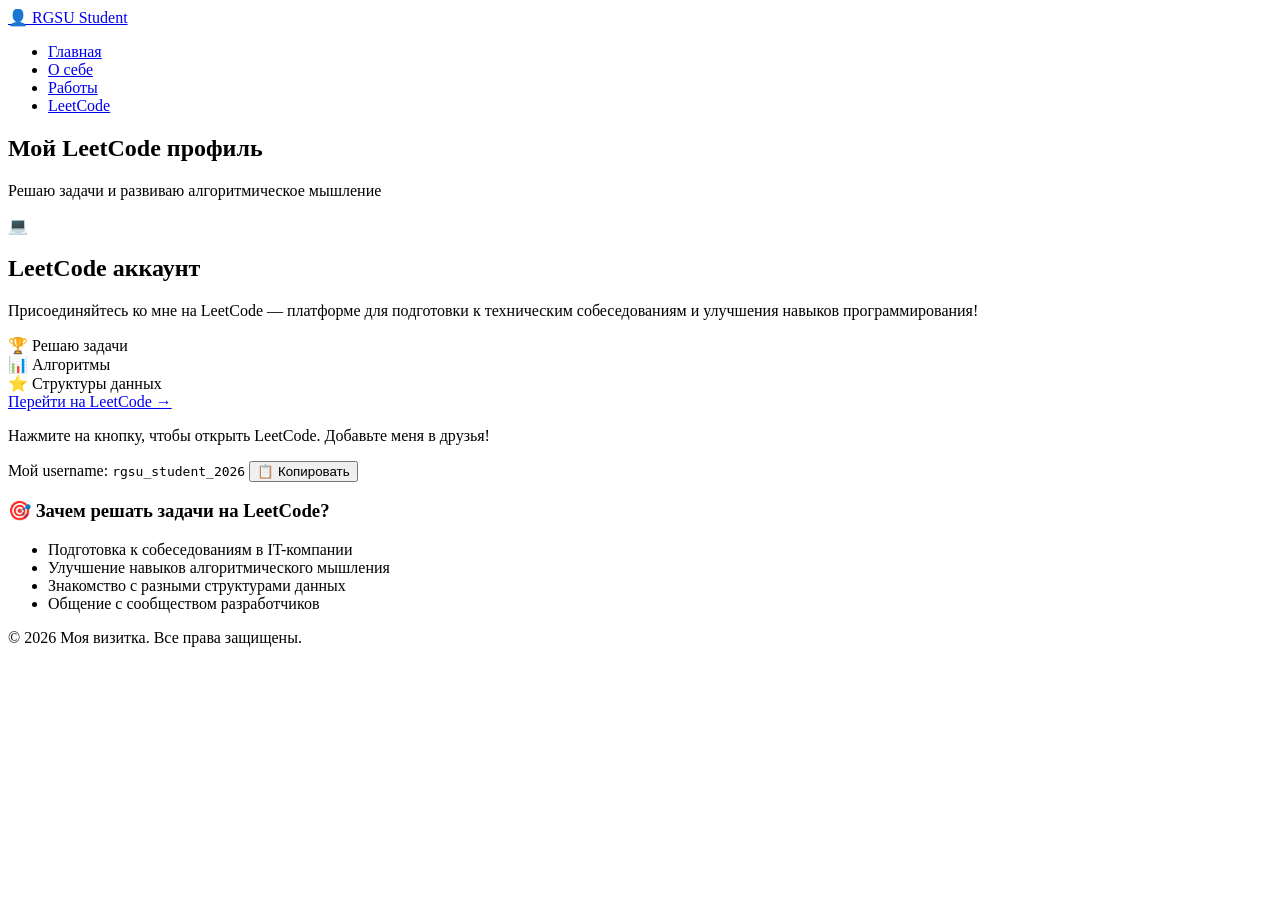
==== leetcode.html @ 54b1a32c "Create leetcode.html" ====
<!DOCTYPE html>
<html lang="ru">
<head>
    <meta charset="UTF-8">
    <meta name="viewport" content="width=device-width, initial-scale=1.0">
    <title>LeetCode профиль - Моя визитка</title>
    <link rel="stylesheet" href="styles.css">
</head>
<body>
    <nav class="navbar">
        <div class="nav-container">
            <a href="index.html" class="logo">👤 RGSU Student</a>
            <ul class="nav-menu">
                <li><a href="index.html">Главная</a></li>
                <li><a href="about.html">О себе</a></li>
                <li><a href="portfolio.html">Работы</a></li>
                <li><a href="leetcode.html" class="active">LeetCode</a></li>
            </ul>
        </div>
    </nav>

    <main>
        <section class="page-header">
            <h1>Мой LeetCode профиль</h1>
            <p>Решаю задачи и развиваю алгоритмическое мышление</p>
        </section>

        <section class="leetcode-section">
            <div class="leetcode-card">
                <div class="leetcode-icon">💻</div>
                <h2>LeetCode аккаунт</h2>
                <p>Присоединяйтесь ко мне на LeetCode — платформе для подготовки к техническим собеседованиям и улучшения навыков программирования!</p>
                
                <div class="leetcode-stats">
                    <div class="stat">
                        <span class="stat-value">🏆</span>
                        <span class="stat-label">Решаю задачи</span>
                    </div>
                    <div class="stat">
                        <span class="stat-value">📊</span>
                        <span class="stat-label">Алгоритмы</span>
                    </div>
                    <div class="stat">
                        <span class="stat-value">⭐</span>
                        <span class="stat-label">Структуры данных</span>
                    </div>
                </div>

                <a href="https://leetcode.com/u/ak1nec/" target="_blank" class="btn btn-leetcode">
                    Перейти на LeetCode →
                </a>
                <p class="note">Нажмите на кнопку, чтобы открыть LeetCode. Добавьте меня в друзья!</p>
                
                <div class="leetcode-username">
                    <span>Мой username: </span>
                    <code>rgsu_student_2026</code>
                    <button class="copy-btn" onclick="copyUsername()">📋 Копировать</button>
                </div>
            </div>

            <div class="leetcode-tips">
                <h3>🎯 Зачем решать задачи на LeetCode?</h3>
                <ul>
                    <li>Подготовка к собеседованиям в IT-компании</li>
                    <li>Улучшение навыков алгоритмического мышления</li>
                    <li>Знакомство с разными структурами данных</li>
                    <li>Общение с сообществом разработчиков</li>
                </ul>
            </div>
        </section>
    </main>

    <footer>
        <p>&copy; 2026 Моя визитка. Все права защищены.</p>
    </footer>

    <script>
        function copyUsername() {
            navigator.clipboard.writeText('rgsu_student_2026');
            alert('Username скопирован!');
        }
    </script>
</body>
</html>
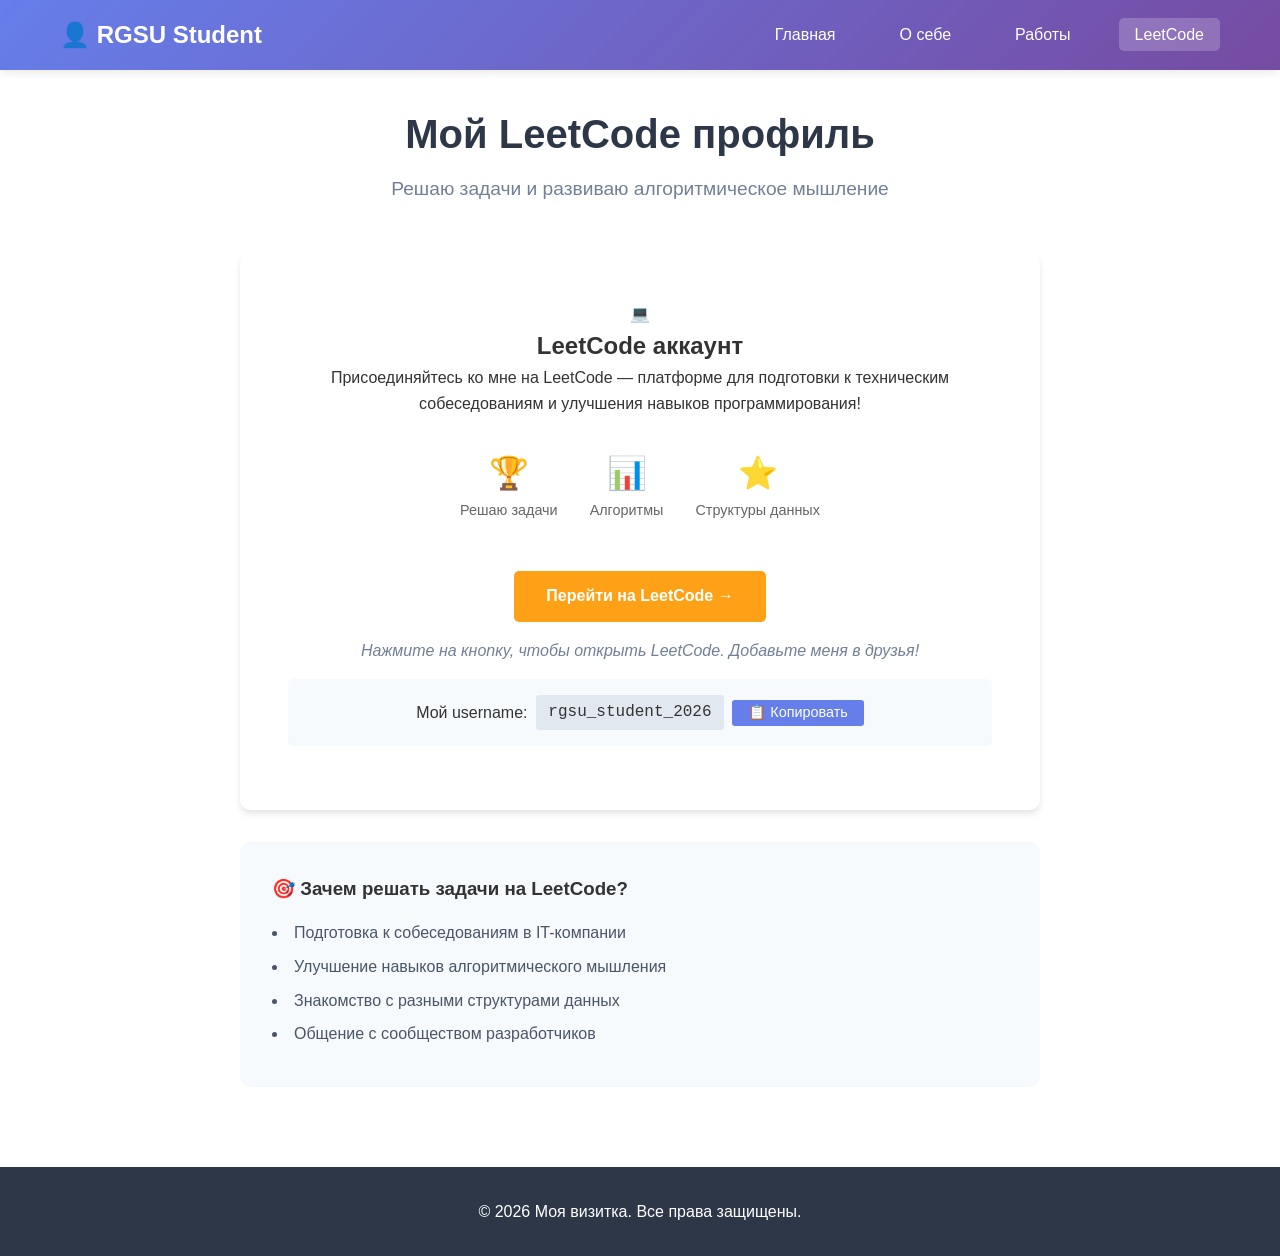
==== commit acc88dbb: "Update leetcode.html" ====
--- a/leetcode.html
+++ b/leetcode.html
@@ -1,4 +1,3 @@
-<!DOCTYPE html>
 <html lang="ru">
 <head>
     <meta charset="UTF-8">
--- a/styles.css
+++ b/styles.css
@@ -0,0 +1,1204 @@
+* {
+    margin: 0;
+    padding: 0;
+    box-sizing: border-box;
+}
+
+body {
+    font-family: -apple-system, BlinkMacSystemFont, 'Segoe UI', Roboto, Oxygen, Ubuntu, Cantarell, sans-serif;
+    line-height: 1.6;
+    color: #333;
+    min-height: 100vh;
+    display: flex;
+    flex-direction: column;
+}
+
+/* Навигация */
+.navbar {
+    background: linear-gradient(135deg, #667eea 0%, #764ba2 100%);
+    padding: 1rem 0;
+    box-shadow: 0 2px 10px rgba(0,0,0,0.1);
+    position: sticky;
+    top: 0;
+    z-index: 1000;
+}
+
+.nav-container {
+    max-width: 1200px;
+    margin: 0 auto;
+    padding: 0 20px;
+    display: flex;
+    justify-content: space-between;
+    align-items: center;
+}
+
+.logo {
+    color: white;
+    font-size: 1.5rem;
+    text-decoration: none;
+    font-weight: bold;
+}
+
+.nav-menu {
+    display: flex;
+    list-style: none;
+    gap: 2rem;
+}
+
+.nav-menu a {
+    color: white;
+    text-decoration: none;
+    padding: 0.5rem 1rem;
+    border-radius: 5px;
+    transition: background 0.3s;
+}
+
+.nav-menu a:hover,
+.nav-menu a.active {
+    background: rgba(255,255,255,0.2);
+}
+
+/* Главный контент */
+main {
+    flex: 1;
+    max-width: 1200px;
+    margin: 0 auto;
+    padding: 2rem 20px;
+    width: 100%;
+}
+
+/* ========== СТИЛИ ДЛЯ ПОГОДЫ ========== */
+.weather-section {
+    margin-bottom: 2rem;
+    animation: slideDown 0.5s ease;
+}
+
+@keyframes slideDown {
+    from {
+        opacity: 0;
+        transform: translateY(-20px);
+    }
+    to {
+        opacity: 1;
+        transform: translateY(0);
+    }
+}
+
+.weather-container {
+    max-width: 100%;
+    margin: 0 auto;
+}
+
+.weather-card {
+    background: linear-gradient(135deg, #1e3c72 0%, #2a5298 100%);
+    border-radius: 20px;
+    padding: 25px;
+    color: white;
+    box-shadow: 0 10px 30px rgba(0, 0, 0, 0.3);
+    position: relative;
+    overflow: hidden;
+    border: 1px solid rgba(255, 255, 255, 0.1);
+    backdrop-filter: blur(10px);
+}
+
+.weather-card::before {
+    content: '';
+    position: absolute;
+    top: -50%;
+    right: -50%;
+    width: 200%;
+    height: 200%;
+    background: radial-gradient(circle, rgba(255,255,255,0.1) 0%, transparent 70%);
+    animation: rotate 20s linear infinite;
+}
+
+@keyframes rotate {
+    from {
+        transform: rotate(0deg);
+    }
+    to {
+        transform: rotate(360deg);
+    }
+}
+
+.weather-city {
+    font-size: 28px;
+    font-weight: 700;
+    margin-bottom: 8px;
+    display: flex;
+    align-items: center;
+    gap: 10px;
+    position: relative;
+    z-index: 1;
+}
+
+.city-icon {
+    font-size: 32px;
+    filter: drop-shadow(0 2px 5px rgba(0,0,0,0.3));
+}
+
+.weather-date {
+    font-size: 16px;
+    opacity: 0.9;
+    margin-bottom: 20px;
+    padding-bottom: 15px;
+    border-bottom: 2px solid rgba(255,255,255,0.2);
+    position: relative;
+    z-index: 1;
+}
+
+.weather-main {
+    display: flex;
+    justify-content: space-between;
+    align-items: center;
+    margin-bottom: 25px;
+    position: relative;
+    z-index: 1;
+}
+
+.weather-temp {
+    font-size: 64px;
+    font-weight: 700;
+    line-height: 1;
+    text-shadow: 2px 2px 10px rgba(0,0,0,0.3);
+}
+
+.weather-temp::after {
+    content: '°C';
+    font-size: 32px;
+    font-weight: 400;
+    opacity: 0.8;
+    margin-left: 5px;
+}
+
+.weather-icon img {
+    width: 100px;
+    height: 100px;
+    filter: drop-shadow(0 5px 15px rgba(0,0,0,0.3));
+    animation: float 3s ease-in-out infinite;
+}
+
+@keyframes float {
+    0%, 100% {
+        transform: translateY(0);
+    }
+    50% {
+        transform: translateY(-5px);
+    }
+}
+
+.weather-details {
+    display: grid;
+    grid-template-columns: repeat(3, 1fr);
+    gap: 15px;
+    margin-bottom: 20px;
+    position: relative;
+    z-index: 1;
+}
+
+.weather-detail {
+    background: rgba(255, 255, 255, 0.1);
+    backdrop-filter: blur(5px);
+    padding: 12px;
+    border-radius: 12px;
+    text-align: center;
+    border: 1px solid rgba(255, 255, 255, 0.2);
+    transition: transform 0.3s ease;
+}
+
+.weather-detail:hover {
+    transform: translateY(-3px);
+    background: rgba(255, 255, 255, 0.15);
+}
+
+.detail-label {
+    display: block;
+    font-size: 14px;
+    opacity: 0.8;
+    margin-bottom: 5px;
+}
+
+.detail-value {
+    display: block;
+    font-size: 18px;
+    font-weight: 600;
+}
+
+.weather-update {
+    display: flex;
+    justify-content: space-between;
+    align-items: center;
+    position: relative;
+    z-index: 1;
+    background: rgba(0, 0, 0, 0.2);
+    padding: 10px 15px;
+    border-radius: 30px;
+}
+
+.update-time {
+    font-size: 14px;
+    opacity: 0.8;
+}
+
+.update-time::before {
+    content: '🕐';
+    margin-right: 5px;
+}
+
+.weather-refresh {
+    background: rgba(255, 255, 255, 0.2);
+    border: none;
+    color: white;
+    font-size: 20px;
+    cursor: pointer;
+    width: 40px;
+    height: 40px;
+    border-radius: 50%;
+    display: flex;
+    align-items: center;
+    justify-content: center;
+    transition: all 0.3s ease;
+    border: 1px solid rgba(255, 255, 255, 0.3);
+}
+
+.weather-refresh:hover {
+    background: rgba(255, 255, 255, 0.3);
+    transform: rotate(180deg);
+}
+
+.weather-refresh:active {
+    transform: rotate(180deg) scale(0.95);
+}
+
+/* Состояние загрузки */
+.weather-card.loading .weather-temp {
+    position: relative;
+    color: transparent;
+}
+
+.weather-card.loading .weather-temp::before {
+    content: '';
+    position: absolute;
+    left: 0;
+    top: 50%;
+    transform: translateY(-50%);
+    width: 100%;
+    height: 30px;
+    background: linear-gradient(90deg, transparent, rgba(255,255,255,0.2), transparent);
+    animation: loading 1.5s infinite;
+}
+
+@keyframes loading {
+    0% {
+        left: -100%;
+    }
+    100% {
+        left: 100%;
+    }
+}
+
+/* Hero секция */
+.hero {
+    text-align: center;
+    padding: 4rem 2rem;
+    background: linear-gradient(135deg, #f5f7fa 0%, #c3cfe2 100%);
+    border-radius: 20px;
+    margin-bottom: 3rem;
+}
+
+.hero h1 {
+    font-size: 2.5rem;
+    margin-bottom: 1rem;
+    color: #2d3748;
+}
+
+.subtitle {
+    font-size: 1.2rem;
+    color: #4a5568;
+    margin-bottom: 2rem;
+}
+
+.hero-buttons {
+    display: flex;
+    gap: 1rem;
+    justify-content: center;
+}
+
+.btn {
+    padding: 0.8rem 2rem;
+    border-radius: 5px;
+    text-decoration: none;
+    font-weight: 600;
+    transition: all 0.3s;
+}
+
+.btn-primary {
+    background: #667eea;
+    color: white;
+}
+
+.btn-primary:hover {
+    background: #5a67d8;
+    transform: translateY(-2px);
+}
+
+.btn-secondary {
+    background: transparent;
+    color: #667eea;
+    border: 2px solid #667eea;
+}
+
+.btn-secondary:hover {
+    background: #667eea;
+    color: white;
+    transform: translateY(-2px);
+}
+
+/* Сетка фактов */
+.facts-grid {
+    display: grid;
+    grid-template-columns: repeat(auto-fit, minmax(250px, 1fr));
+    gap: 2rem;
+    margin: 3rem 0;
+}
+
+.fact-card {
+    text-align: center;
+    padding: 2rem;
+    background: white;
+    border-radius: 10px;
+    box-shadow: 0 4px 6px rgba(0,0,0,0.1);
+    transition: transform 0.3s;
+}
+
+.fact-card:hover {
+    transform: translateY(-5px);
+}
+
+.fact-icon {
+    font-size: 3rem;
+    margin-bottom: 1rem;
+}
+
+.fact-card h3 {
+    margin-bottom: 0.5rem;
+    color: #2d3748;
+}
+
+.fact-card p {
+    color: #666;
+}
+
+/* Страница About */
+.about-grid {
+    display: grid;
+    grid-template-columns: repeat(auto-fit, minmax(300px, 1fr));
+    gap: 2rem;
+    margin: 3rem 0;
+}
+
+.about-card {
+    background: white;
+    padding: 2rem;
+    border-radius: 10px;
+    box-shadow: 0 4px 6px rgba(0,0,0,0.1);
+    transition: transform 0.3s;
+}
+
+.about-card:hover {
+    transform: translateY(-5px);
+}
+
+.about-year {
+    font-size: 2rem;
+    font-weight: bold;
+    color: #667eea;
+    margin-bottom: 1rem;
+}
+
+.future-goal {
+    margin-top: 3rem;
+}
+
+.goal-card {
+    background: linear-gradient(135deg, #667eea 0%, #764ba2 100%);
+    color: white;
+    padding: 2rem;
+    border-radius: 10px;
+    margin-top: 1rem;
+}
+
+.goal-card p {
+    font-size: 1.1rem;
+    line-height: 1.8;
+}
+
+/* Страница LeetCode */
+.leetcode-section {
+    max-width: 800px;
+    margin: 0 auto 3rem auto;
+}
+
+.leetcode-card {
+    text-align: center;
+    padding: 3rem;
+    background: white;
+    border-radius: 10px;
+    box-shadow: 0 4px 6px rgba(0,0,0,0.1);
+    margin-bottom: 2rem;
+}
+
+.leetcode-icon-large {
+    font-size: 4rem;
+    margin-bottom: 1rem;
+}
+
+.leetcode-stats {
+    display: flex;
+    justify-content: center;
+    gap: 2rem;
+    margin: 2rem 0;
+    flex-wrap: wrap;
+}
+
+.stat {
+    text-align: center;
+}
+
+.stat-value {
+    display: block;
+    font-size: 2rem;
+    font-weight: bold;
+    color: #667eea;
+}
+
+.stat-label {
+    color: #666;
+    font-size: 0.9rem;
+}
+
+.btn-leetcode {
+    background: #ffa116;
+    color: white;
+    display: inline-block;
+    margin: 1rem 0;
+}
+
+.btn-leetcode:hover {
+    background: #f39c12;
+}
+
+.leetcode-username {
+    background: #f7fafc;
+    padding: 1rem;
+    border-radius: 5px;
+    margin: 1rem 0;
+    display: flex;
+    align-items: center;
+    justify-content: center;
+    gap: 0.5rem;
+    flex-wrap: wrap;
+}
+
+.leetcode-username code {
+    background: #e2e8f0;
+    padding: 0.3rem 0.8rem;
+    border-radius: 3px;
+    font-size: 1rem;
+}
+
+.copy-btn {
+    background: #667eea;
+    color: white;
+    border: none;
+    padding: 0.3rem 1rem;
+    border-radius: 3px;
+    cursor: pointer;
+    font-size: 0.9rem;
+}
+
+.copy-btn:hover {
+    background: #5a67d8;
+}
+
+.leetcode-tips {
+    background: #f7fafc;
+    padding: 2rem;
+    border-radius: 10px;
+}
+
+.leetcode-tips ul {
+    list-style-position: inside;
+    margin-top: 1rem;
+}
+
+.leetcode-tips li {
+    margin: 0.5rem 0;
+    color: #4a5568;
+}
+
+/* ========== СТИЛИ ДЛЯ ВИЗУАЛИЗАЦИИ АЛГОРИТМОВ ========== */
+
+/* Панель управления */
+.control-panel {
+    background: white;
+    border-radius: 15px;
+    padding: 1.5rem;
+    margin-bottom: 2rem;
+    box-shadow: 0 4px 6px rgba(0,0,0,0.1);
+    border: 1px solid #e2e8f0;
+}
+
+.panel-container {
+    width: 100%;
+}
+
+.panel-container h2 {
+    margin-bottom: 1.5rem;
+    color: #764ba2;
+    font-size: 1.5rem;
+    display: flex;
+    align-items: center;
+    gap: 0.5rem;
+}
+
+.algorithm-selector {
+    display: flex;
+    flex-wrap: wrap;
+    gap: 0.8rem;
+    margin-bottom: 1.5rem;
+}
+
+.algo-btn {
+    background: linear-gradient(135deg, #f5f7fa 0%, #e4e7eb 100%);
+    border: none;
+    padding: 0.8rem 1.5rem;
+    border-radius: 8px;
+    cursor: pointer;
+    font-size: 0.95rem;
+    font-weight: 600;
+    transition: all 0.3s ease;
+    border: 2px solid transparent;
+    color: #4a5568;
+    flex: 1 1 auto;
+    min-width: 120px;
+    box-shadow: 0 2px 4px rgba(0,0,0,0.05);
+}
+
+.algo-btn:hover {
+    transform: translateY(-2px);
+    box-shadow: 0 4px 8px rgba(102, 126, 234, 0.2);
+    background: linear-gradient(135deg, #667eea 0%, #764ba2 100%);
+    color: white;
+}
+
+.algo-btn.active {
+    background: linear-gradient(135deg, #667eea 0%, #764ba2 100%);
+    color: white;
+    border-color: #fff;
+    box-shadow: 0 4px 12px rgba(102, 126, 234, 0.4);
+}
+
+.speed-control {
+    display: flex;
+    align-items: center;
+    gap: 1rem;
+    margin-bottom: 1.5rem;
+    flex-wrap: wrap;
+    background: #f7fafc;
+    padding: 1rem;
+    border-radius: 8px;
+}
+
+.speed-control label {
+    font-weight: 600;
+    color: #4a5568;
+    min-width: 140px;
+}
+
+.speed-control input::-webkit-slider-thumb {
+    -webkit-appearance: none;
+    width: 20px;
+    height: 20px;
+    background: #667eea;
+    border-radius: 50%;
+    cursor: pointer;
+    box-shadow: 0 2px 4px rgba(0,0,0,0.2);
+}
+
+.speed-control input::-webkit-slider-thumb {
+    -webkit-appearance: none;
+    width: 20px;
+    height: 20px;
+    background: #667eea;
+    border-radius: 50%;
+    cursor: pointer;
+    box-shadow: 0 2px 4px rgba(0,0,0,0.2);
+}
+
+.speed-control input::-webkit-slider-thumb:hover {
+    background: #764ba2;
+    transform: scale(1.1);
+}
+
+#speed-value {
+    font-weight: 600;
+    color: #667eea;
+    min-width: 70px;
+}
+
+.reset-btn {
+    background: linear-gradient(135deg, #48bb78 0%, #38a169 100%);
+    color: white;
+    border: none;
+    padding: 1rem 2rem;
+    border-radius: 8px;
+    cursor: pointer;
+    font-size: 1rem;
+    font-weight: 600;
+    transition: all 0.3s ease;
+    width: 100%;
+    text-transform: uppercase;
+    letter-spacing: 1px;
+    box-shadow: 0 2px 4px rgba(0,0,0,0.1);
+}
+
+.reset-btn:hover {
+    background: linear-gradient(135deg, #38a169 0%, #2f855a 100%);
+    transform: translateY(-2px);
+    box-shadow: 0 4px 12px rgba(56, 161, 105, 0.3);
+}
+
+/* Область визуализации */
+.visualization-area {
+    background: white;
+    border-radius: 15px;
+    padding: 2rem;
+    margin-bottom: 2rem;
+    box-shadow: 0 4px 6px rgba(0,0,0,0.1);
+    border: 1px solid #e2e8f0;
+}
+
+.visualization-header {
+    display: flex;
+    justify-content: space-between;
+    align-items: center;
+    margin-bottom: 2rem;
+    flex-wrap: wrap;
+    gap: 1rem;
+    padding-bottom: 1rem;
+    border-bottom: 2px solid #f0f0f0;
+}
+
+#algorithm-title {
+    color: #764ba2;
+    margin: 0;
+    font-size: 1.8rem;
+    font-weight: 700;
+    background: linear-gradient(135deg, #667eea 0%, #764ba2 100%);
+    -webkit-background-clip: text;
+    -webkit-text-fill-color: transparent;
+    background-clip: text;
+}
+
+.status-message {
+    background: linear-gradient(135deg, #f7fafc 0%, #edf2f7 100%);
+    padding: 0.8rem 1.5rem;
+    border-radius: 25px;
+    color: #4a5568;
+    font-size: 1rem;
+    font-weight: 500;
+    border-left: 4px solid #667eea;
+    box-shadow: 0 2px 4px rgba(0,0,0,0.05);
+}
+
+/* Контейнер для массива */
+.array-container {
+    display: flex;
+    justify-content: center;
+    align-items: flex-end;
+    height: 350px;
+    margin: 2rem 0;
+    padding: 1rem;
+    background: linear-gradient(135deg, #fafbfc 0%, #f5f7fa 100%);
+    border-radius: 15px;
+    border: 2px solid #e2e8f0;
+    gap: 5px;
+    position: relative;
+    overflow-x: auto;
+    min-height: 400px;
+}
+
+.array-bar {
+    width: 45px;
+    background: linear-gradient(135deg, #4299e1 0%, #3182ce 100%);
+    transition: all 0.4s cubic-bezier(0.4, 0, 0.2, 1);
+    display: flex;
+    flex-direction: column;
+    justify-content: flex-end;
+    align-items: center;
+    color: white;
+    font-weight: bold;
+    text-shadow: 1px 1px 2px rgba(0,0,0,0.3);
+    position: relative;
+    border-radius: 8px 8px 0 0;
+    box-shadow: 0 -2px 10px rgba(0,0,0,0.1);
+    min-width: 35px;
+}
+
+.array-bar:hover {
+    transform: scale(1.02);
+    filter: brightness(1.1);
+}
+
+.bar-label {
+    margin-bottom: 8px;
+    font-size: 16px;
+    background: rgba(0,0,0,0.2);
+    padding: 2px 8px;
+    border-radius: 12px;
+}
+
+/* Классы для подсветки элементов */
+.comparing { 
+    background: linear-gradient(135deg, #f6ad55 0%, #ed8936 100%) !important;
+    animation: pulse 1s infinite;
+}
+.current { 
+    background: linear-gradient(135deg, #fc8181 0%, #f56565 100%) !important;
+    animation: glow 1s infinite;
+}
+.filtered-out { 
+    background: linear-gradient(135deg, #a0aec0 0%, #718096 100%) !important;
+    opacity: 0.7;
+}
+.filtered-in { 
+    background: linear-gradient(135deg, #68d391 0%, #48bb78 100%) !important;
+    animation: bounce 0.5s ease;
+}
+.accumulator { 
+    background: linear-gradient(135deg, #b794f4 0%, #9f7aea 100%) !important;
+    animation: rainbow 2s infinite;
+}
+.sorted { 
+    background: linear-gradient(135deg, #4fd1c5 0%, #38b2ac 100%) !important;
+}
+.found { 
+    background: linear-gradient(135deg, #fbbf24 0%, #f59e0b 100%) !important;
+    animation: celebrate 0.8s infinite;
+}
+.left-bound { 
+    background: linear-gradient(135deg, #90cdf4 0%, #4299e1 100%) !important;
+    opacity: 0.8;
+}
+.right-bound { 
+    background: linear-gradient(135deg, #fca5a5 0%, #ef4444 100%) !important;
+    opacity: 0.8;
+}
+.mid-bound { 
+    background: linear-gradient(135deg, #d6bcfa 0%, #b794f4 100%) !important;
+    animation: blink 0.8s infinite;
+}
+
+/* Анимации */
+@keyframes pulse {
+    0%, 100% { transform: scale(1); }
+    50% { transform: scale(1.05); filter: brightness(1.2); }
+}
+
+@keyframes glow {
+    0%, 100% { box-shadow: 0 0 5px #f56565; }
+    50% { box-shadow: 0 0 20px #f56565, 0 0 30px #f56565; }
+}
+
+@keyframes bounce {
+    0%, 100% { transform: translateY(0); }
+    50% { transform: translateY(-10px); }
+}
+
+@keyframes rainbow {
+    0% { filter: hue-rotate(0deg); }
+    100% { filter: hue-rotate(360deg); }
+}
+
+@keyframes celebrate {
+    0%, 100% { transform: scale(1) rotate(0deg); }
+    25% { transform: scale(1.2) rotate(5deg); }
+    75% { transform: scale(1.2) rotate(-5deg); }
+}
+
+@keyframes blink {
+    0%, 100% { opacity: 1; }
+    50% { opacity: 0.5; }
+}
+
+/* Специальные индикаторы */
+.special-indicators {
+    display: flex;
+    justify-content: center;
+    gap: 2rem;
+    margin-top: 2rem;
+    flex-wrap: wrap;
+}
+
+.accumulator-box,
+.search-target {
+    background: linear-gradient(135deg, #f7fafc 0%, #edf2f7 100%);
+    padding: 1.2rem 2.5rem;
+    border-radius: 50px;
+    border: 2px solid #667eea;
+    font-size: 1.3rem;
+    font-weight: bold;
+    box-shadow: 0 4px 6px rgba(0,0,0,0.1);
+    transition: all 0.3s ease;
+}
+
+.accumulator-box:hover,
+.search-target:hover {
+    transform: translateY(-2px);
+    box-shadow: 0 6px 12px rgba(102, 126, 234, 0.3);
+}
+
+.accumulator-box.hidden,
+.search-target.hidden {
+    display: none;
+}
+
+#accumulator-value {
+    color: #9b59b6;
+    margin-left: 0.8rem;
+    font-size: 1.5rem;
+    background: white;
+    padding: 0.2rem 1rem;
+    border-radius: 25px;
+    border: 2px solid #9b59b6;
+}
+
+#target-value {
+    color: #e74c3c;
+    margin-left: 0.8rem;
+    font-size: 1.5rem;
+    background: white;
+    padding: 0.2rem 1rem;
+    border-radius: 25px;
+    border: 2px solid #e74c3c;
+}
+
+/* Информация об алгоритмах */
+.algorithm-info {
+    background: white;
+    border-radius: 15px;
+    padding: 2.5rem;
+    margin-top: 3rem;
+    box-shadow: 0 4px 6px rgba(0,0,0,0.1);
+    border: 1px solid #e2e8f0;
+}
+
+.algorithm-info h2 {
+    margin-bottom: 2rem;
+    color: #764ba2;
+    font-size: 2rem;
+    text-align: center;
+    position: relative;
+}
+
+.algorithm-info h2:after {
+    content: '';
+    display: block;
+    width: 100px;
+    height: 4px;
+    background: linear-gradient(135deg, #667eea 0%, #764ba2 100%);
+    margin: 1rem auto;
+    border-radius: 2px;
+}
+
+.info-grid {
+    display: grid;
+    grid-template-columns: repeat(auto-fit, minmax(300px, 1fr));
+    gap: 2rem;
+}
+
+.info-card {
+    background: linear-gradient(135deg, #fafbfc 0%, #f7fafc 100%);
+    padding: 2rem;
+    border-radius: 12px;
+    border-left: 6px solid #667eea;
+    transition: all 0.3s ease;
+    box-shadow: 0 2px 4px rgba(0,0,0,0.05);
+}
+
+.info-card:hover {
+    transform: translateX(5px);
+    box-shadow: 0 4px 12px rgba(102, 126, 234, 0.15);
+}
+
+.info-card h3 {
+    margin-bottom: 1rem;
+    color: #764ba2;
+    font-size: 1.3rem;
+    display: flex;
+    align-items: center;
+    gap: 0.5rem;
+}
+
+.info-card p {
+    color: #4a5568;
+    font-size: 0.95rem;
+    line-height: 1.7;
+}
+
+/* Стили для страницы портфолио */
+.coming-soon {
+    text-align: center;
+    padding: 3rem;
+    background: white;
+    border-radius: 10px;
+    box-shadow: 0 4px 6px rgba(0,0,0,0.1);
+}
+
+.construction-icon {
+    font-size: 5rem;
+    margin-bottom: 1rem;
+}
+
+.project-list {
+    list-style: none;
+    margin: 2rem 0;
+}
+
+.project-list li {
+    margin: 0.5rem 0;
+    font-size: 1.1rem;
+}
+
+.placeholder-gallery {
+    display: grid;
+    grid-template-columns: repeat(auto-fit, minmax(200px, 1fr));
+    gap: 1rem;
+    margin: 2rem 0;
+}
+
+.placeholder-item {
+    background: #f7fafc;
+    padding: 2rem;
+    border-radius: 5px;
+    border: 2px dashed #cbd5e0;
+    color: #718096;
+}
+
+.note {
+    color: #718096;
+    font-style: italic;
+}
+
+/* Общие стили для страниц */
+.page-header {
+    text-align: center;
+    margin-bottom: 3rem;
+}
+
+.page-header h1 {
+    font-size: 2.5rem;
+    color: #2d3748;
+    margin-bottom: 0.5rem;
+}
+
+.page-header p {
+    color: #718096;
+    font-size: 1.2rem;
+}
+
+.cta-section {
+    text-align: center;
+    padding: 4rem 2rem;
+    background: #f7fafc;
+    border-radius: 10px;
+    margin: 3rem 0;
+}
+
+.cta-section h2 {
+    margin-bottom: 1rem;
+}
+
+.cta-section p {
+    margin-bottom: 2rem;
+    color: #718096;
+}
+
+/* Футер */
+footer {
+    text-align: center;
+    padding: 2rem;
+    background: #2d3748;
+    color: white;
+    margin-top: auto;
+}
+
+/* Адаптивность */
+@media (max-width: 768px) {
+    .nav-menu {
+        gap: 0.5rem;
+    }
+    
+    .hero {
+        padding: 3rem 1rem;
+    }
+    
+    .hero h1 {
+        font-size: 2rem;
+    }
+    
+    .hero-buttons {
+        flex-direction: column;
+        align-items: center;
+    }
+    
+    .btn {
+        width: 100%;
+        max-width: 300px;
+    }
+    
+    .facts-grid,
+    .about-grid,
+    .info-grid {
+        grid-template-columns: 1fr;
+    }
+    
+    .leetcode-stats {
+        flex-direction: column;
+        gap: 1rem;
+    }
+    
+    .leetcode-username {
+        flex-direction: column;
+    }
+    
+    .algorithm-selector {
+        flex-direction: column;
+    }
+    
+    .algo-btn {
+        width: 100%;
+    }
+    
+    .visualization-header {
+        flex-direction: column;
+        text-align: center;
+    }
+    
+    .array-container {
+        height: 300px;
+        min-height: 300px;
+    }
+    
+    .array-bar {
+        width: 30px;
+        min-width: 25px;
+    }
+    
+    .bar-label {
+        font-size: 12px;
+    }
+    
+    .special-indicators {
+        flex-direction: column;
+        align-items: center;
+    }
+
+    /* Адаптивность для погоды */
+    .weather-card {
+        padding: 20px;
+    }
+    
+    .weather-temp {
+        font-size: 48px;
+    }
+    
+    .weather-temp::after {
+        font-size: 24px;
+    }
+    
+    .weather-icon img {
+        width: 80px;
+        height: 80px;
+    }
+    
+    .weather-details {
+        gap: 10px;
+    }
+    
+    .weather-detail {
+        padding: 8px;
+    }
+    
+    .detail-label {
+        font-size: 12px;
+    }
+    
+    .detail-value {
+        font-size: 16px;
+    }
+    
+    .weather-city {
+        font-size: 24px;
+    }
+    
+    .city-icon {
+        font-size: 28px;
+    }
+}
+
+@media (max-width: 480px) {
+    .hero {
+        padding: 2rem 1rem;
+    }
+    
+    .array-container {
+        height: 250px;
+        min-height: 250px;
+    }
+    
+    .array-bar {
+        width: 25px;
+        min-width: 20px;
+    }
+    
+    .bar-label {
+        font-size: 10px;
+    }
+    
+    .page-header h1 {
+        font-size: 2rem;
+    }
+
+    /* Адаптивность для погоды на мобильных */
+    .weather-main {
+        flex-direction: column;
+        text-align: center;
+        gap: 10px;
+    }
+    
+    .weather-temp {
+        font-size: 56px;
+    }
+    
+    .weather-details {
+        grid-template-columns: 1fr;
+    }
+    
+    .weather-detail {
+        display: flex;
+        justify-content: space-between;
+        align-items: center;
+        text-align: left;
+    }
+    
+    .detail-label, 
+    .detail-value {
+        display: inline-block;
+    }
+    
+    .detail-label {
+        margin-bottom: 0;
+    }
+}
